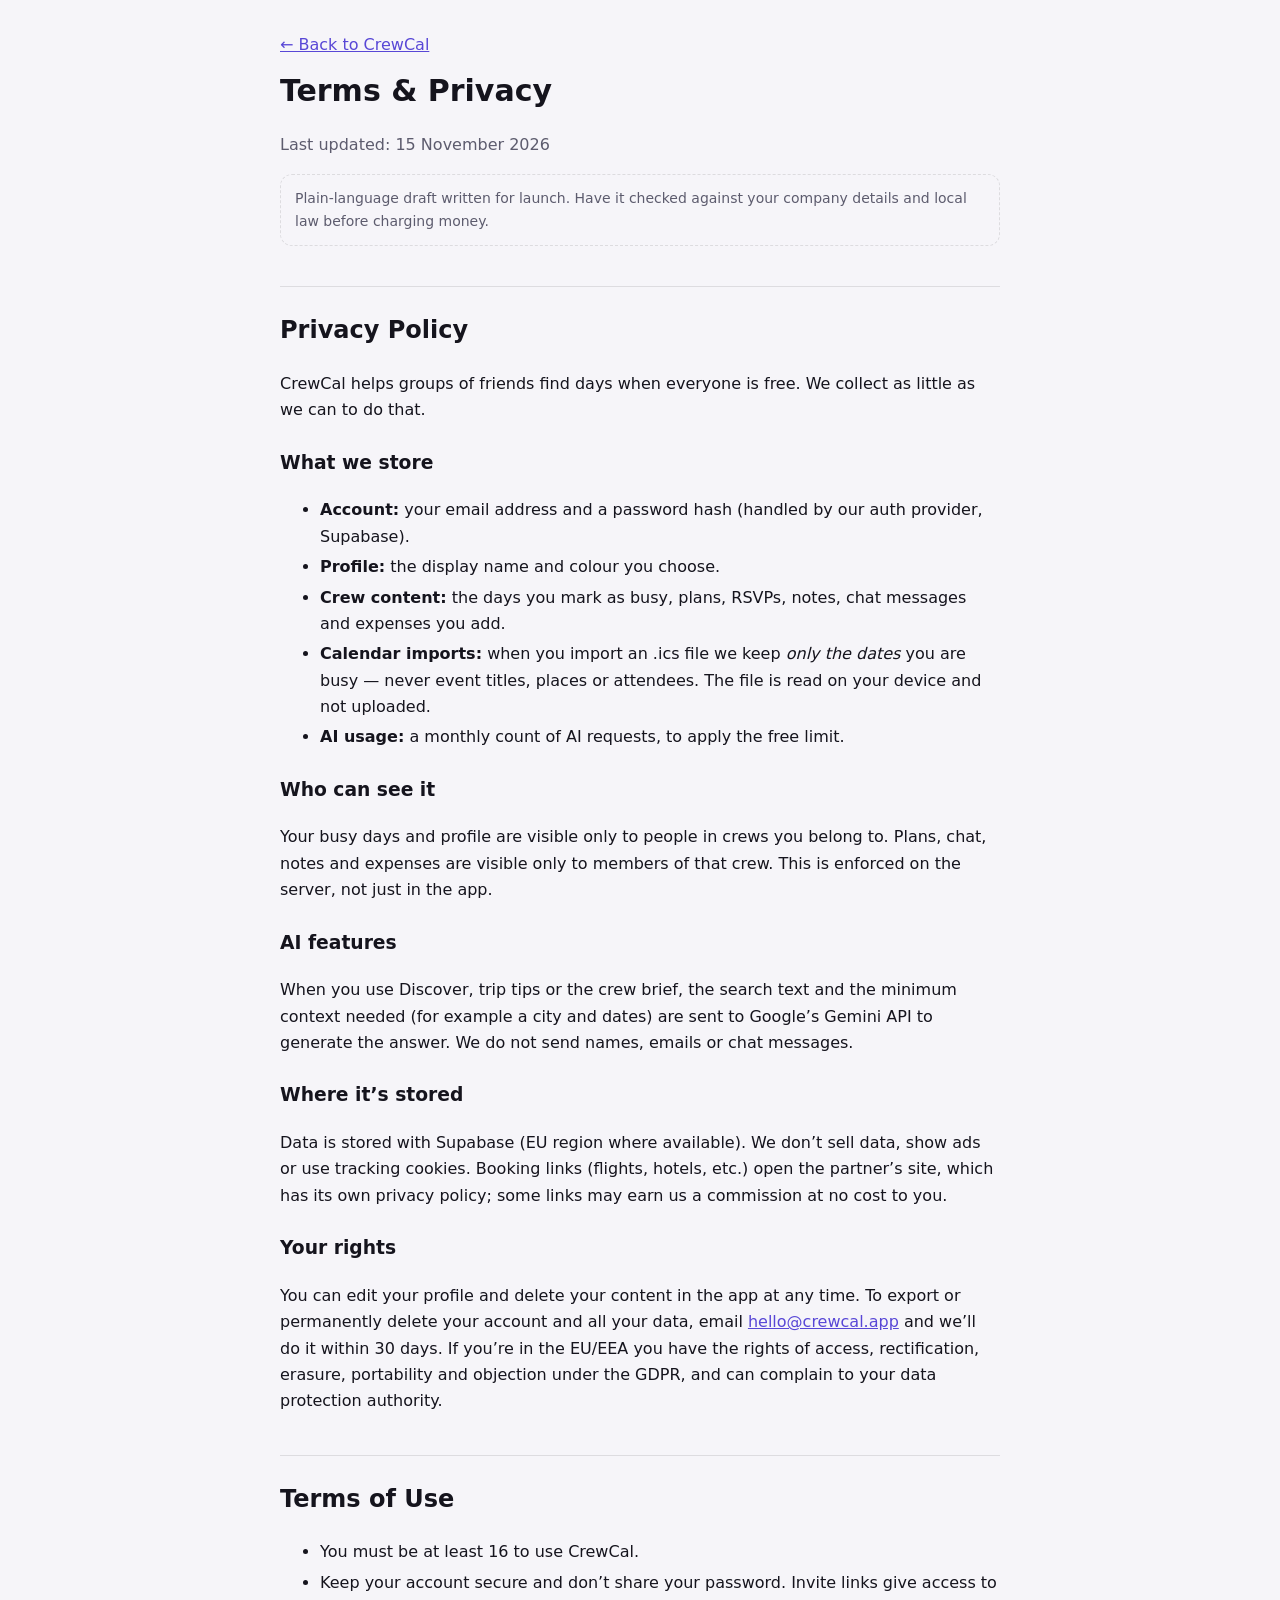
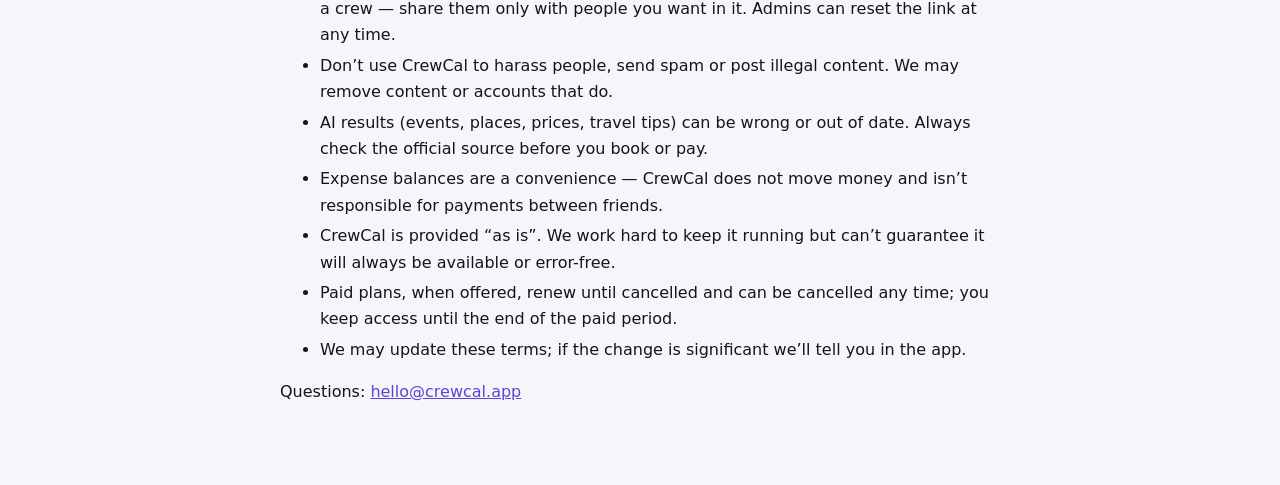
==== legal.html @ cca3b4f5 "CrewCal v2: rebuilt on secure schema with full redesign v1 (single index.html on the open key/value " ====
<!DOCTYPE html>
<html lang="en">
<head>
<meta charset="utf-8">
<meta name="viewport" content="width=device-width, initial-scale=1">
<title>CrewCal — Terms & Privacy</title>
<link rel="icon" href="img/icon-192.png">
<style>
  :root { --bg: #07070b; --text: #ececf2; --muted: #9a9aab; --line: rgba(255,255,255,.1); --accent: #a99bff; color-scheme: dark; }
  @media (prefers-color-scheme: light) { :root { --bg: #f6f5f9; --text: #15141d; --muted: #5d5c6e; --line: rgba(0,0,0,.1); --accent: #5847d6; color-scheme: light; } }
  body { margin: 0; background: var(--bg); color: var(--text); font: 16px/1.65 Inter, system-ui, sans-serif; }
  main { max-width: 720px; margin: 0 auto; padding: 32px 16px 64px; }
  h1 { font-size: 30px; margin: 8px 0 4px; } h2 { margin-top: 40px; padding-top: 24px; border-top: 1px solid var(--line); } h3 { margin-top: 24px; }
  a { color: var(--accent); } .muted { color: var(--muted); } li { margin: 4px 0; }
  .note { border: 1px dashed var(--line); padding: 12px 14px; border-radius: 12px; color: var(--muted); font-size: 14px; }
</style>
</head>
<body><main>
<a href="./">← Back to CrewCal</a>
<h1>Terms & Privacy</h1>
<p class="muted">Last updated: 15 November 2026</p>
<p class="note">Plain-language draft written for launch. Have it checked against your company details and local law before charging money.</p>

<h2 id="privacy">Privacy Policy</h2>
<p>CrewCal helps groups of friends find days when everyone is free. We collect as little as we can to do that.</p>
<h3>What we store</h3>
<ul>
  <li><b>Account:</b> your email address and a password hash (handled by our auth provider, Supabase).</li>
  <li><b>Profile:</b> the display name and colour you choose.</li>
  <li><b>Crew content:</b> the days you mark as busy, plans, RSVPs, notes, chat messages and expenses you add.</li>
  <li><b>Calendar imports:</b> when you import an .ics file we keep <i>only the dates</i> you are busy — never event titles, places or attendees. The file is read on your device and not uploaded.</li>
  <li><b>AI usage:</b> a monthly count of AI requests, to apply the free limit.</li>
</ul>
<h3>Who can see it</h3>
<p>Your busy days and profile are visible only to people in crews you belong to. Plans, chat, notes and expenses are visible only to members of that crew. This is enforced on the server, not just in the app.</p>
<h3>AI features</h3>
<p>When you use Discover, trip tips or the crew brief, the search text and the minimum context needed (for example a city and dates) are sent to Google’s Gemini API to generate the answer. We do not send names, emails or chat messages.</p>
<h3>Where it’s stored</h3>
<p>Data is stored with Supabase (EU region where available). We don’t sell data, show ads or use tracking cookies. Booking links (flights, hotels, etc.) open the partner’s site, which has its own privacy policy; some links may earn us a commission at no cost to you.</p>
<h3>Your rights</h3>
<p>You can edit your profile and delete your content in the app at any time. To export or permanently delete your account and all your data, email <a href="mailto:hello@crewcal.app">hello@crewcal.app</a> and we’ll do it within 30 days. If you’re in the EU/EEA you have the rights of access, rectification, erasure, portability and objection under the GDPR, and can complain to your data protection authority.</p>

<h2 id="terms">Terms of Use</h2>
<ul>
  <li>You must be at least 16 to use CrewCal.</li>
  <li>Keep your account secure and don’t share your password. Invite links give access to a crew — share them only with people you want in it. Admins can reset the link at any time.</li>
  <li>Don’t use CrewCal to harass people, send spam or post illegal content. We may remove content or accounts that do.</li>
  <li>AI results (events, places, prices, travel tips) can be wrong or out of date. Always check the official source before you book or pay.</li>
  <li>Expense balances are a convenience — CrewCal does not move money and isn’t responsible for payments between friends.</li>
  <li>CrewCal is provided “as is”. We work hard to keep it running but can’t guarantee it will always be available or error-free.</li>
  <li>Paid plans, when offered, renew until cancelled and can be cancelled any time; you keep access until the end of the paid period.</li>
  <li>We may update these terms; if the change is significant we’ll tell you in the app.</li>
</ul>
<p>Questions: <a href="mailto:hello@crewcal.app">hello@crewcal.app</a></p>
</main></body>
</html>
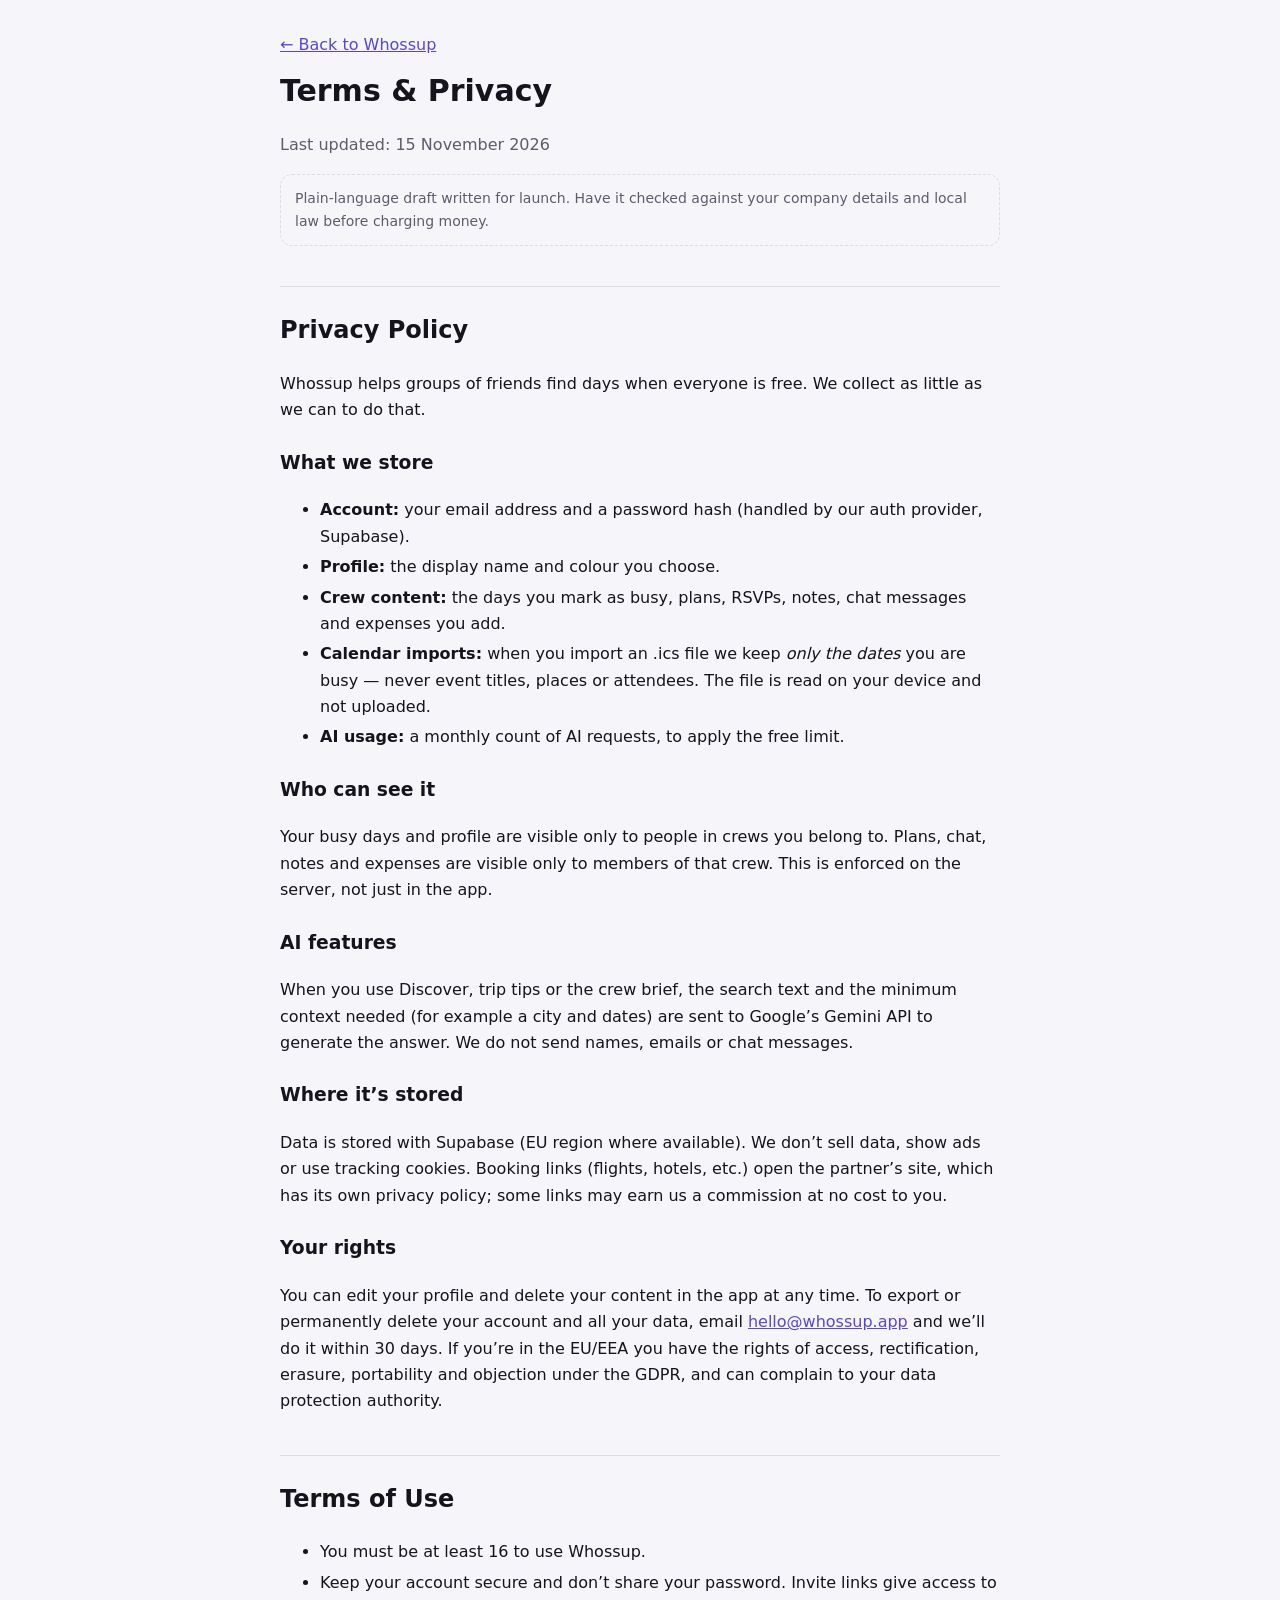
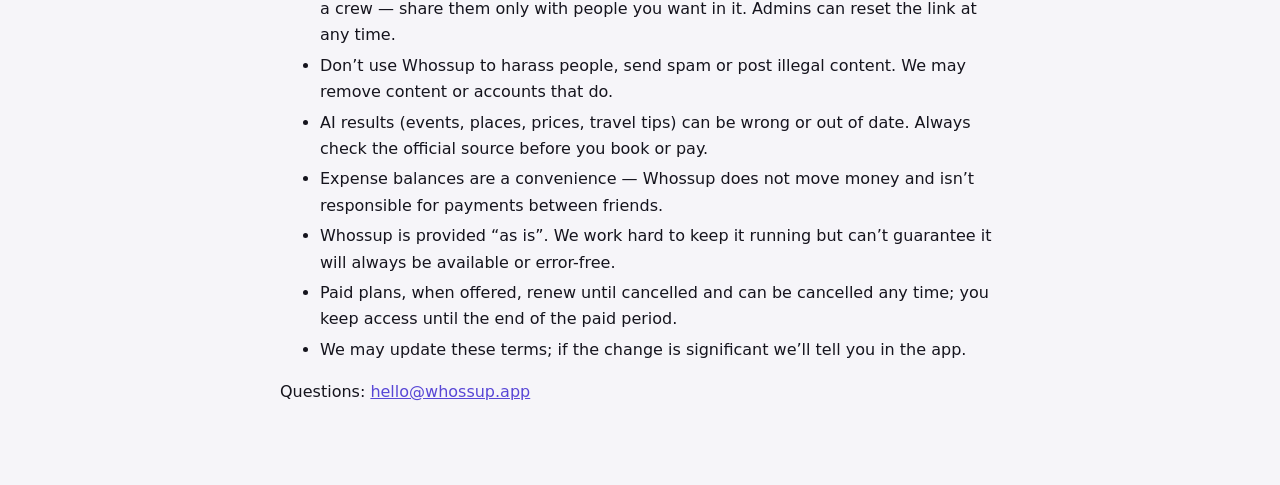
==== commit 995130ea: "Rename app to Whossup: new wordmark logo, OG image, copy, storage keys, URLs Co-Authored-By: Claude " ====
--- a/legal.html
+++ b/legal.html
@@ -3,7 +3,7 @@
 <head>
 <meta charset="utf-8">
 <meta name="viewport" content="width=device-width, initial-scale=1">
-<title>CrewCal — Terms & Privacy</title>
+<title>Whossup — Terms & Privacy</title>
 <link rel="icon" href="img/icon-192.png">
 <style>
   :root { --bg: #07070b; --text: #ececf2; --muted: #9a9aab; --line: rgba(255,255,255,.1); --accent: #a99bff; color-scheme: dark; }
@@ -16,13 +16,13 @@
 </style>
 </head>
 <body><main>
-<a href="./">← Back to CrewCal</a>
+<a href="./">← Back to Whossup</a>
 <h1>Terms & Privacy</h1>
 <p class="muted">Last updated: 15 November 2026</p>
 <p class="note">Plain-language draft written for launch. Have it checked against your company details and local law before charging money.</p>
 
 <h2 id="privacy">Privacy Policy</h2>
-<p>CrewCal helps groups of friends find days when everyone is free. We collect as little as we can to do that.</p>
+<p>Whossup helps groups of friends find days when everyone is free. We collect as little as we can to do that.</p>
 <h3>What we store</h3>
 <ul>
   <li><b>Account:</b> your email address and a password hash (handled by our auth provider, Supabase).</li>
@@ -38,19 +38,19 @@
 <h3>Where it’s stored</h3>
 <p>Data is stored with Supabase (EU region where available). We don’t sell data, show ads or use tracking cookies. Booking links (flights, hotels, etc.) open the partner’s site, which has its own privacy policy; some links may earn us a commission at no cost to you.</p>
 <h3>Your rights</h3>
-<p>You can edit your profile and delete your content in the app at any time. To export or permanently delete your account and all your data, email <a href="mailto:hello@crewcal.app">hello@crewcal.app</a> and we’ll do it within 30 days. If you’re in the EU/EEA you have the rights of access, rectification, erasure, portability and objection under the GDPR, and can complain to your data protection authority.</p>
+<p>You can edit your profile and delete your content in the app at any time. To export or permanently delete your account and all your data, email <a href="mailto:hello@whossup.app">hello@whossup.app</a> and we’ll do it within 30 days. If you’re in the EU/EEA you have the rights of access, rectification, erasure, portability and objection under the GDPR, and can complain to your data protection authority.</p>
 
 <h2 id="terms">Terms of Use</h2>
 <ul>
-  <li>You must be at least 16 to use CrewCal.</li>
+  <li>You must be at least 16 to use Whossup.</li>
   <li>Keep your account secure and don’t share your password. Invite links give access to a crew — share them only with people you want in it. Admins can reset the link at any time.</li>
-  <li>Don’t use CrewCal to harass people, send spam or post illegal content. We may remove content or accounts that do.</li>
+  <li>Don’t use Whossup to harass people, send spam or post illegal content. We may remove content or accounts that do.</li>
   <li>AI results (events, places, prices, travel tips) can be wrong or out of date. Always check the official source before you book or pay.</li>
-  <li>Expense balances are a convenience — CrewCal does not move money and isn’t responsible for payments between friends.</li>
-  <li>CrewCal is provided “as is”. We work hard to keep it running but can’t guarantee it will always be available or error-free.</li>
+  <li>Expense balances are a convenience — Whossup does not move money and isn’t responsible for payments between friends.</li>
+  <li>Whossup is provided “as is”. We work hard to keep it running but can’t guarantee it will always be available or error-free.</li>
   <li>Paid plans, when offered, renew until cancelled and can be cancelled any time; you keep access until the end of the paid period.</li>
   <li>We may update these terms; if the change is significant we’ll tell you in the app.</li>
 </ul>
-<p>Questions: <a href="mailto:hello@crewcal.app">hello@crewcal.app</a></p>
+<p>Questions: <a href="mailto:hello@whossup.app">hello@whossup.app</a></p>
 </main></body>
 </html>
